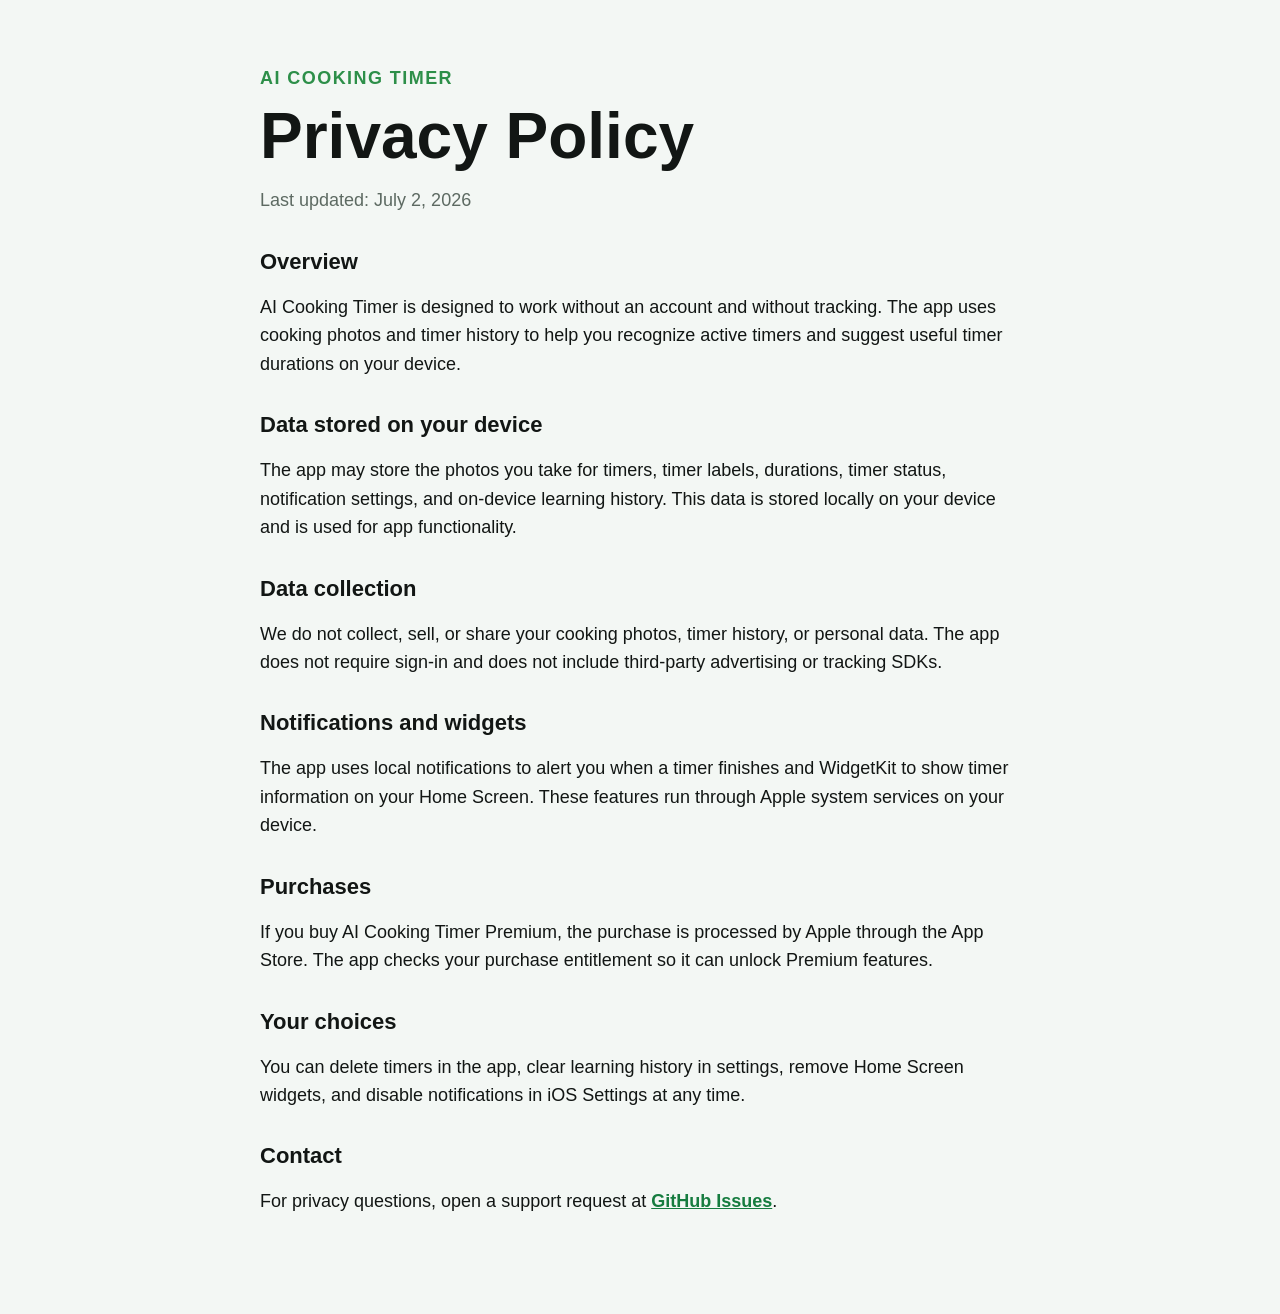
==== privacy.html @ 2931cc41 "Add AI Cooking Timer support docs" ====
<!doctype html>
<html lang="en">
<head>
  <meta charset="utf-8">
  <meta name="viewport" content="width=device-width, initial-scale=1">
  <title>Privacy Policy - AI Cooking Timer</title>
  <link rel="stylesheet" href="style.css">
</head>
<body>
  <main>
    <p class="eyebrow">AI Cooking Timer</p>
    <h1>Privacy Policy</h1>
    <p class="updated">Last updated: July 2, 2026</p>

    <section>
      <h2>Overview</h2>
      <p>AI Cooking Timer is designed to work without an account and without tracking. The app uses cooking photos and timer history to help you recognize active timers and suggest useful timer durations on your device.</p>
    </section>

    <section>
      <h2>Data stored on your device</h2>
      <p>The app may store the photos you take for timers, timer labels, durations, timer status, notification settings, and on-device learning history. This data is stored locally on your device and is used for app functionality.</p>
    </section>

    <section>
      <h2>Data collection</h2>
      <p>We do not collect, sell, or share your cooking photos, timer history, or personal data. The app does not require sign-in and does not include third-party advertising or tracking SDKs.</p>
    </section>

    <section>
      <h2>Notifications and widgets</h2>
      <p>The app uses local notifications to alert you when a timer finishes and WidgetKit to show timer information on your Home Screen. These features run through Apple system services on your device.</p>
    </section>

    <section>
      <h2>Purchases</h2>
      <p>If you buy AI Cooking Timer Premium, the purchase is processed by Apple through the App Store. The app checks your purchase entitlement so it can unlock Premium features.</p>
    </section>

    <section>
      <h2>Your choices</h2>
      <p>You can delete timers in the app, clear learning history in settings, remove Home Screen widgets, and disable notifications in iOS Settings at any time.</p>
    </section>

    <section>
      <h2>Contact</h2>
      <p>For privacy questions, open a support request at <a href="https://github.com/ceyoualigator-debug/ai-cooking-timer-support/issues">GitHub Issues</a>.</p>
    </section>
  </main>
</body>
</html>
---- style.css ----
:root {
  color-scheme: light;
  font-family: -apple-system, BlinkMacSystemFont, "Segoe UI", sans-serif;
  color: #121614;
  background: #f3f7f4;
}

body {
  margin: 0;
}

main {
  max-width: 760px;
  margin: 0 auto;
  padding: 64px 24px 80px;
}

.eyebrow {
  margin: 0 0 12px;
  color: #2d8f49;
  font-weight: 700;
  letter-spacing: 0.08em;
  text-transform: uppercase;
}

h1 {
  margin: 0 0 16px;
  font-size: clamp(38px, 7vw, 64px);
  line-height: 1;
}

h2 {
  margin: 34px 0 8px;
  font-size: 22px;
}

p {
  font-size: 18px;
  line-height: 1.58;
}

.lead {
  font-size: 22px;
  color: #425048;
}

.updated {
  color: #5d6a62;
}

a {
  color: #167c3f;
  font-weight: 700;
}

nav {
  display: flex;
  flex-wrap: wrap;
  gap: 14px;
  margin-top: 32px;
}

nav a {
  display: inline-flex;
  align-items: center;
  min-height: 44px;
  padding: 0 18px;
  border: 1px solid rgba(22, 124, 63, 0.25);
  border-radius: 8px;
  background: white;
  text-decoration: none;
}
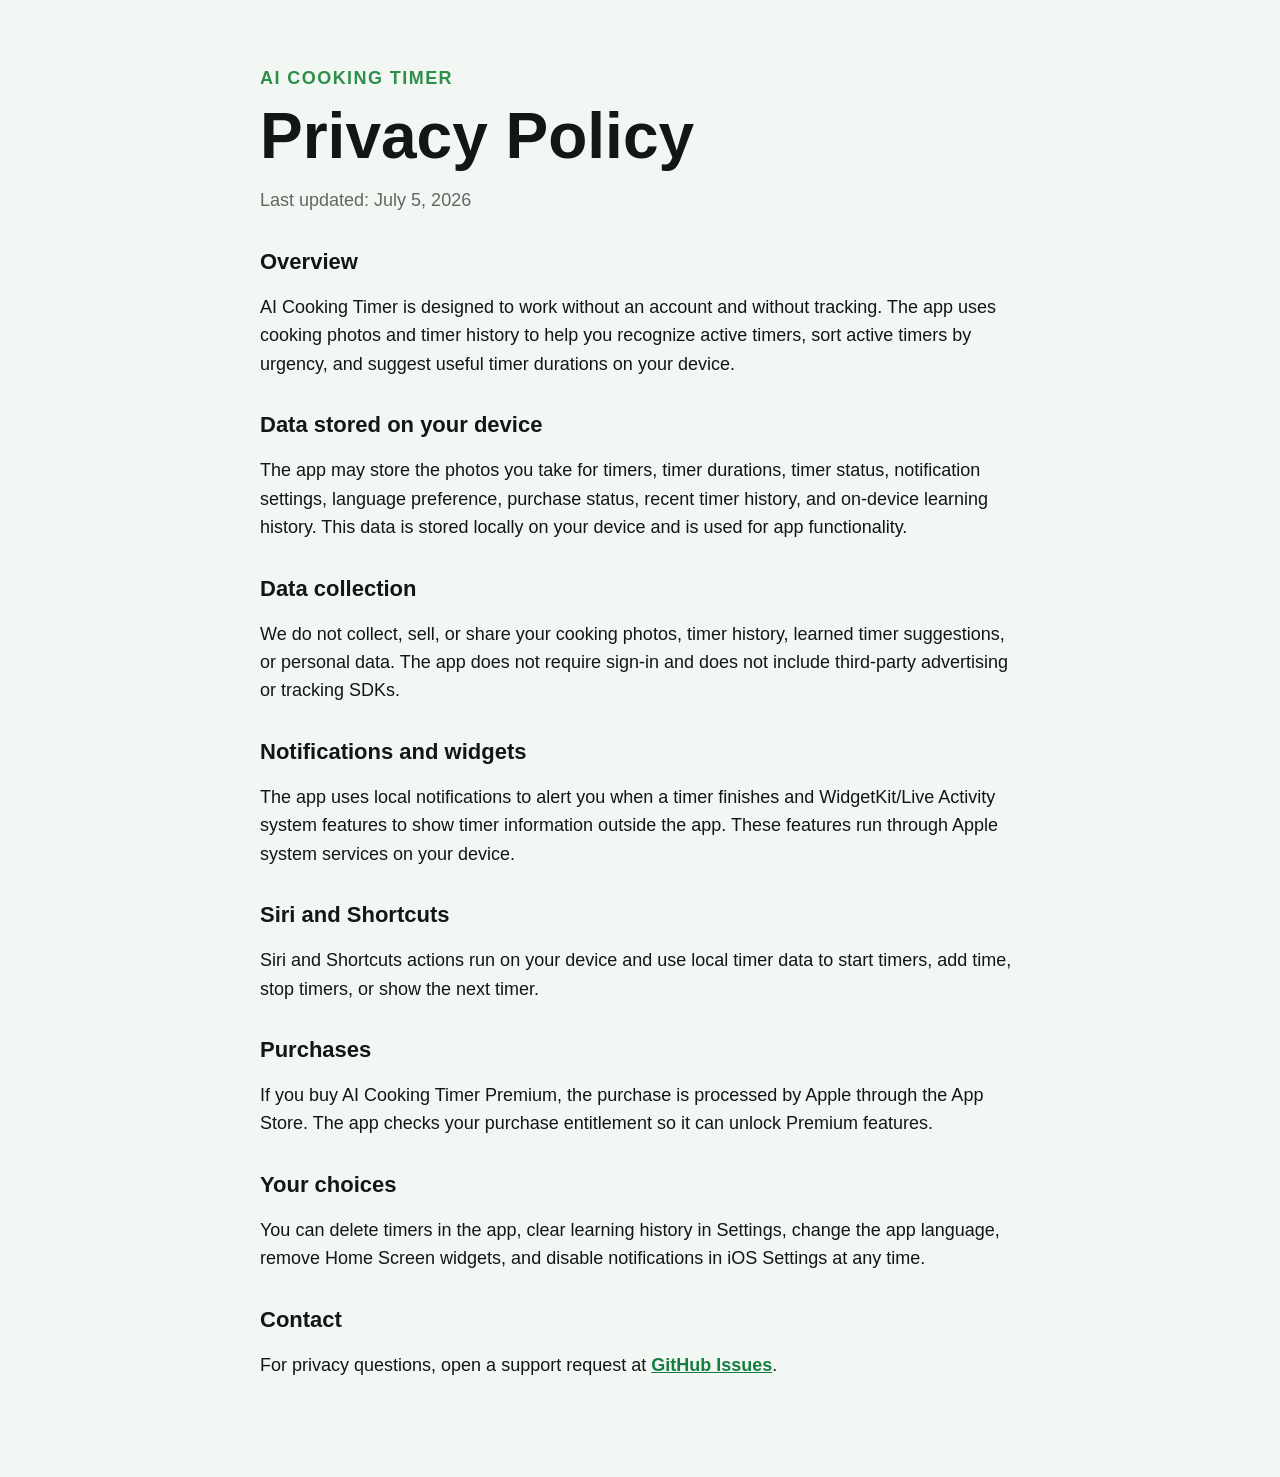
==== commit 6fe4883c: "Update AI Cooking Timer support docs" ====
--- a/privacy.html
+++ b/privacy.html
@@ -10,26 +10,31 @@
   <main>
     <p class="eyebrow">AI Cooking Timer</p>
     <h1>Privacy Policy</h1>
-    <p class="updated">Last updated: July 2, 2026</p>
+    <p class="updated">Last updated: July 5, 2026</p>
 
     <section>
       <h2>Overview</h2>
-      <p>AI Cooking Timer is designed to work without an account and without tracking. The app uses cooking photos and timer history to help you recognize active timers and suggest useful timer durations on your device.</p>
+      <p>AI Cooking Timer is designed to work without an account and without tracking. The app uses cooking photos and timer history to help you recognize active timers, sort active timers by urgency, and suggest useful timer durations on your device.</p>
     </section>
 
     <section>
       <h2>Data stored on your device</h2>
-      <p>The app may store the photos you take for timers, timer labels, durations, timer status, notification settings, and on-device learning history. This data is stored locally on your device and is used for app functionality.</p>
+      <p>The app may store the photos you take for timers, timer durations, timer status, notification settings, language preference, purchase status, recent timer history, and on-device learning history. This data is stored locally on your device and is used for app functionality.</p>
     </section>
 
     <section>
       <h2>Data collection</h2>
-      <p>We do not collect, sell, or share your cooking photos, timer history, or personal data. The app does not require sign-in and does not include third-party advertising or tracking SDKs.</p>
+      <p>We do not collect, sell, or share your cooking photos, timer history, learned timer suggestions, or personal data. The app does not require sign-in and does not include third-party advertising or tracking SDKs.</p>
     </section>
 
     <section>
       <h2>Notifications and widgets</h2>
-      <p>The app uses local notifications to alert you when a timer finishes and WidgetKit to show timer information on your Home Screen. These features run through Apple system services on your device.</p>
+      <p>The app uses local notifications to alert you when a timer finishes and WidgetKit/Live Activity system features to show timer information outside the app. These features run through Apple system services on your device.</p>
+    </section>
+
+    <section>
+      <h2>Siri and Shortcuts</h2>
+      <p>Siri and Shortcuts actions run on your device and use local timer data to start timers, add time, stop timers, or show the next timer.</p>
     </section>
 
     <section>
@@ -39,7 +44,7 @@
 
     <section>
       <h2>Your choices</h2>
-      <p>You can delete timers in the app, clear learning history in settings, remove Home Screen widgets, and disable notifications in iOS Settings at any time.</p>
+      <p>You can delete timers in the app, clear learning history in Settings, change the app language, remove Home Screen widgets, and disable notifications in iOS Settings at any time.</p>
     </section>
 
     <section>
@@ -49,4 +54,3 @@
   </main>
 </body>
 </html>
-
